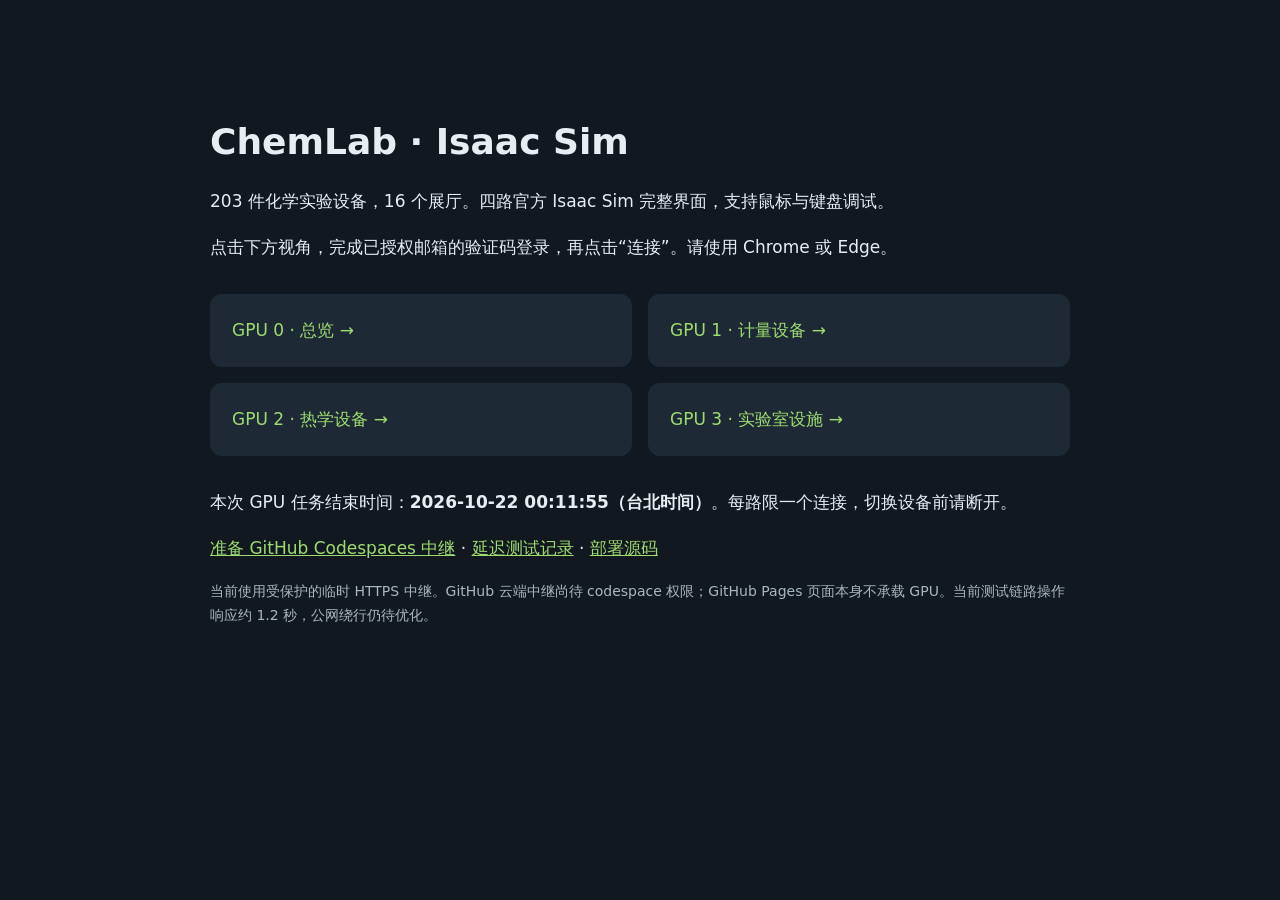
==== index.html @ 20606870 "feat(viewer): publish authenticated native Isaac GUI entry Preserve original H264 and native Kit inp" ====
<!doctype html><html lang="zh-CN"><meta charset="utf-8"><meta name="viewport" content="width=device-width,initial-scale=1"><title>ChemLab · Isaac Sim</title><style>body{max-width:860px;margin:8vh auto;padding:24px;font:17px/1.7 system-ui;background:#111820;color:#e8edf2}h1{font-size:36px;line-height:1.2}a{color:#9ddc70}.grid{display:grid;grid-template-columns:1fr 1fr;gap:16px;margin:32px 0}.card{display:block;padding:22px;background:#1d2a35;border-radius:12px;text-decoration:none}.muted{color:#aab6c0;font-size:14px}</style><h1>ChemLab · Isaac Sim</h1><p>203 件化学实验设备，16 个展厅。四路官方 Isaac Sim 完整界面，支持鼠标与键盘调试。</p><p>点击下方视角，完成已授权邮箱的验证码登录，再点击“连接”。请使用 Chrome 或 Edge。</p><div class="grid"><a class="card" href="https://insider-therefore-pdt-pit.trycloudflare.com/?gpu=0" rel="noreferrer">GPU 0 · 总览 →</a><a class="card" href="https://insider-therefore-pdt-pit.trycloudflare.com/?gpu=1" rel="noreferrer">GPU 1 · 计量设备 →</a><a class="card" href="https://insider-therefore-pdt-pit.trycloudflare.com/?gpu=2" rel="noreferrer">GPU 2 · 热学设备 →</a><a class="card" href="https://insider-therefore-pdt-pit.trycloudflare.com/?gpu=3" rel="noreferrer">GPU 3 · 实验室设施 →</a></div><p>本次 GPU 任务结束时间：<strong>2026-10-22 00:11:55（台北时间）</strong>。每路限一个连接，切换设备前请断开。</p><p><a href="https://codespaces.new/asimfish/chemlab-isaac-viewer">准备 GitHub Codespaces 中继</a> · <a href="PERFORMANCE.md">延迟测试记录</a> · <a href="https://github.com/asimfish/chemlab-isaac-viewer">部署源码</a></p><p class="muted">当前使用受保护的临时 HTTPS 中继。GitHub 云端中继尚待 codespace 权限；GitHub Pages 页面本身不承载 GPU。当前测试链路操作响应约 1.2 秒，公网绕行仍待优化。</p></html>
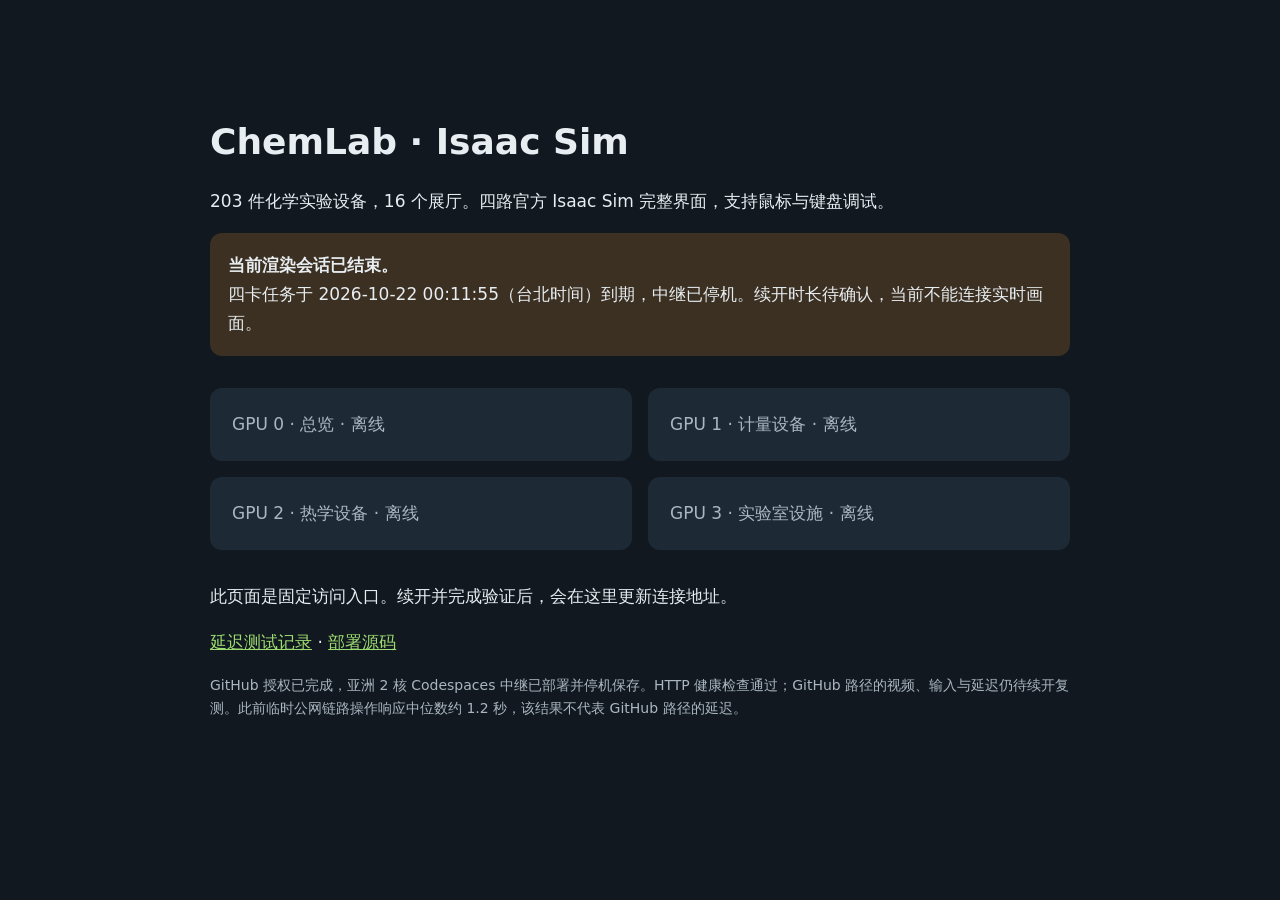
==== commit 2d26d516: "fix(codespaces): accept normalized origin and show expired session Keep foreign WebSocket origins bl" ====
--- a/index.html
+++ b/index.html
@@ -1 +1 @@
-<!doctype html><html lang="zh-CN"><meta charset="utf-8"><meta name="viewport" content="width=device-width,initial-scale=1"><title>ChemLab · Isaac Sim</title><style>body{max-width:860px;margin:8vh auto;padding:24px;font:17px/1.7 system-ui;background:#111820;color:#e8edf2}h1{font-size:36px;line-height:1.2}a{color:#9ddc70}.grid{display:grid;grid-template-columns:1fr 1fr;gap:16px;margin:32px 0}.card{display:block;padding:22px;background:#1d2a35;border-radius:12px;text-decoration:none}.muted{color:#aab6c0;font-size:14px}</style><h1>ChemLab · Isaac Sim</h1><p>203 件化学实验设备，16 个展厅。四路官方 Isaac Sim 完整界面，支持鼠标与键盘调试。</p><p>点击下方视角，完成已授权邮箱的验证码登录，再点击“连接”。请使用 Chrome 或 Edge。</p><div class="grid"><a class="card" href="https://insider-therefore-pdt-pit.trycloudflare.com/?gpu=0" rel="noreferrer">GPU 0 · 总览 →</a><a class="card" href="https://insider-therefore-pdt-pit.trycloudflare.com/?gpu=1" rel="noreferrer">GPU 1 · 计量设备 →</a><a class="card" href="https://insider-therefore-pdt-pit.trycloudflare.com/?gpu=2" rel="noreferrer">GPU 2 · 热学设备 →</a><a class="card" href="https://insider-therefore-pdt-pit.trycloudflare.com/?gpu=3" rel="noreferrer">GPU 3 · 实验室设施 →</a></div><p>本次 GPU 任务结束时间：<strong>2026-10-22 00:11:55（台北时间）</strong>。每路限一个连接，切换设备前请断开。</p><p><a href="https://codespaces.new/asimfish/chemlab-isaac-viewer">准备 GitHub Codespaces 中继</a> · <a href="PERFORMANCE.md">延迟测试记录</a> · <a href="https://github.com/asimfish/chemlab-isaac-viewer">部署源码</a></p><p class="muted">当前使用受保护的临时 HTTPS 中继。GitHub 云端中继尚待 codespace 权限；GitHub Pages 页面本身不承载 GPU。当前测试链路操作响应约 1.2 秒，公网绕行仍待优化。</p></html>+<!doctype html><html lang="zh-CN"><meta charset="utf-8"><meta name="viewport" content="width=device-width,initial-scale=1"><title>ChemLab · Isaac Sim</title><style>body{max-width:860px;margin:8vh auto;padding:24px;font:17px/1.7 system-ui;background:#111820;color:#e8edf2}h1{font-size:36px;line-height:1.2}a{color:#9ddc70}.grid{display:grid;grid-template-columns:1fr 1fr;gap:16px;margin:32px 0}.card{padding:22px;background:#1d2a35;border-radius:12px;color:#aab6c0}.status{padding:18px;background:#3b3021;border-radius:12px}.muted{color:#aab6c0;font-size:14px}</style><h1>ChemLab · Isaac Sim</h1><p>203 件化学实验设备，16 个展厅。四路官方 Isaac Sim 完整界面，支持鼠标与键盘调试。</p><p class="status"><strong>当前渲染会话已结束。</strong><br>四卡任务于 2026-10-22 00:11:55（台北时间）到期，中继已停机。续开时长待确认，当前不能连接实时画面。</p><div class="grid"><div class="card">GPU 0 · 总览 · 离线</div><div class="card">GPU 1 · 计量设备 · 离线</div><div class="card">GPU 2 · 热学设备 · 离线</div><div class="card">GPU 3 · 实验室设施 · 离线</div></div><p>此页面是固定访问入口。续开并完成验证后，会在这里更新连接地址。</p><p><a href="https://github.com/asimfish/chemlab-isaac-viewer/blob/feature/t-588-public-viewer/PERFORMANCE.md">延迟测试记录</a> · <a href="https://github.com/asimfish/chemlab-isaac-viewer">部署源码</a></p><p class="muted">GitHub 授权已完成，亚洲 2 核 Codespaces 中继已部署并停机保存。HTTP 健康检查通过；GitHub 路径的视频、输入与延迟仍待续开复测。此前临时公网链路操作响应中位数约 1.2 秒，该结果不代表 GitHub 路径的延迟。</p></html>
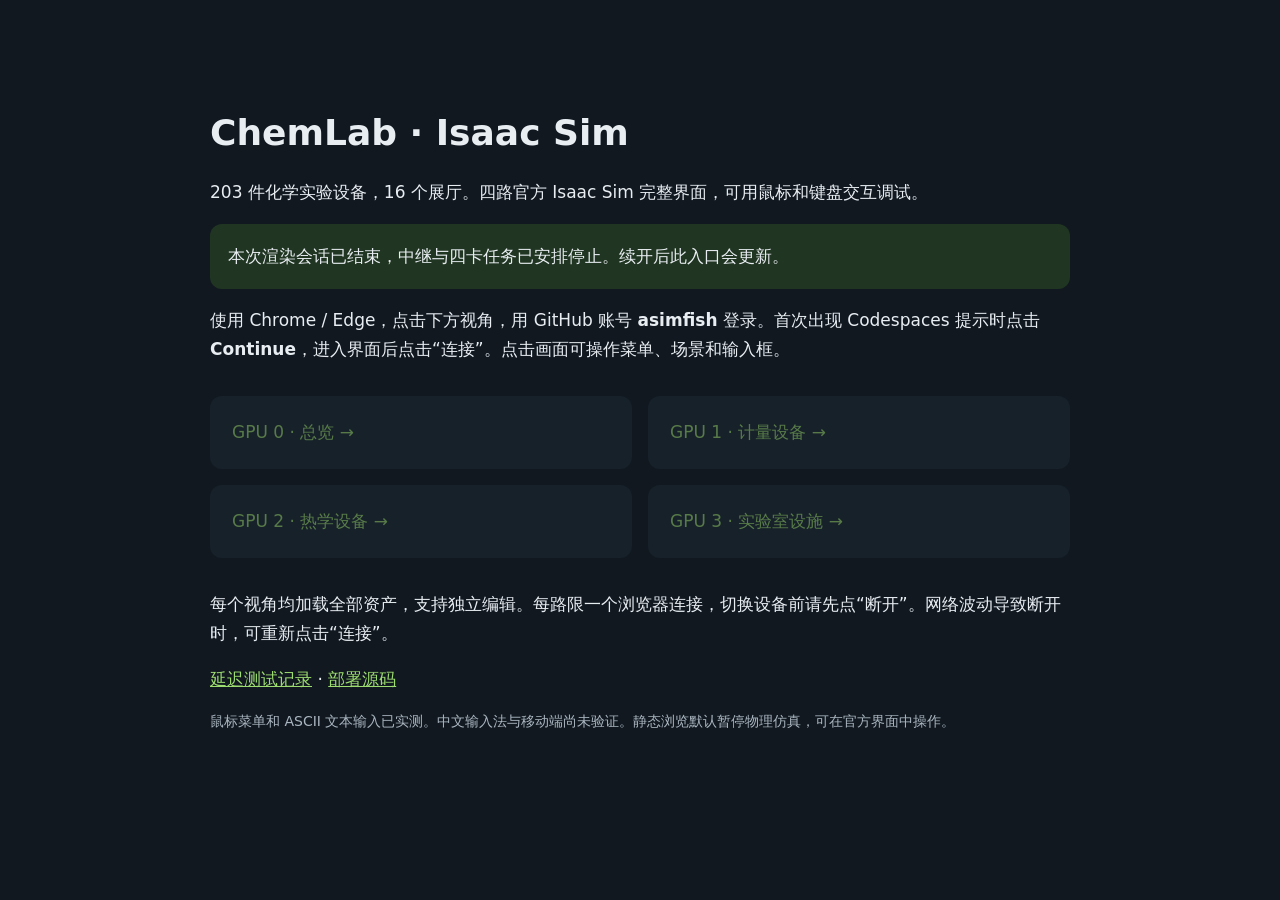
==== commit 1d1dabe6: "feat(viewer): restore four-hour interactive gallery access Use the cloud manifest deadline for the p" ====
--- a/index.html
+++ b/index.html
@@ -1 +1 @@
-<!doctype html><html lang="zh-CN"><meta charset="utf-8"><meta name="viewport" content="width=device-width,initial-scale=1"><title>ChemLab · Isaac Sim</title><style>body{max-width:860px;margin:8vh auto;padding:24px;font:17px/1.7 system-ui;background:#111820;color:#e8edf2}h1{font-size:36px;line-height:1.2}a{color:#9ddc70}.grid{display:grid;grid-template-columns:1fr 1fr;gap:16px;margin:32px 0}.card{padding:22px;background:#1d2a35;border-radius:12px;color:#aab6c0}.status{padding:18px;background:#3b3021;border-radius:12px}.muted{color:#aab6c0;font-size:14px}</style><h1>ChemLab · Isaac Sim</h1><p>203 件化学实验设备，16 个展厅。四路官方 Isaac Sim 完整界面，支持鼠标与键盘调试。</p><p class="status"><strong>当前渲染会话已结束。</strong><br>四卡任务于 2026-10-22 00:11:55（台北时间）到期，中继已停机。续开时长待确认，当前不能连接实时画面。</p><div class="grid"><div class="card">GPU 0 · 总览 · 离线</div><div class="card">GPU 1 · 计量设备 · 离线</div><div class="card">GPU 2 · 热学设备 · 离线</div><div class="card">GPU 3 · 实验室设施 · 离线</div></div><p>此页面是固定访问入口。续开并完成验证后，会在这里更新连接地址。</p><p><a href="https://github.com/asimfish/chemlab-isaac-viewer/blob/feature/t-588-public-viewer/PERFORMANCE.md">延迟测试记录</a> · <a href="https://github.com/asimfish/chemlab-isaac-viewer">部署源码</a></p><p class="muted">GitHub 授权已完成，亚洲 2 核 Codespaces 中继已部署并停机保存。HTTP 健康检查通过；GitHub 路径的视频、输入与延迟仍待续开复测。此前临时公网链路操作响应中位数约 1.2 秒，该结果不代表 GitHub 路径的延迟。</p></html>+<!doctype html><html lang="zh-CN"><meta charset="utf-8"><meta name="viewport" content="width=device-width,initial-scale=1"><title>ChemLab · Isaac Sim 交互调试</title><style>body{max-width:860px;margin:7vh auto;padding:24px;font:17px/1.7 system-ui;background:#111820;color:#e8edf2}h1{font-size:36px;line-height:1.2}a{color:#9ddc70}.grid{display:grid;grid-template-columns:1fr 1fr;gap:16px;margin:32px 0}.card{display:block;padding:22px;background:#1d2a35;border-radius:12px;text-decoration:none}.status{padding:18px;background:#213622;border-radius:12px}.muted{color:#aab6c0;font-size:14px}.offline{opacity:.5;pointer-events:none}</style><h1>ChemLab · Isaac Sim</h1><p>203 件化学实验设备，16 个展厅。四路官方 Isaac Sim 完整界面，可用鼠标和键盘交互调试。</p><p id="status" class="status">本次四卡调试会话已启动，结束时间：<strong>2026-10-22 04:42:04（台北时间）</strong>。</p><p>使用 Chrome / Edge，点击下方视角，用 GitHub 账号 <strong>asimfish</strong> 登录。首次出现 Codespaces 提示时点击 <strong>Continue</strong>，进入界面后点击“连接”。点击画面可操作菜单、场景和输入框。</p><div class="grid"><a class="card" href="https://t588-isaac-relay002-jjjrvw46r6q52qjv-18620.app.github.dev/?gpu=0" rel="noreferrer">GPU 0 · 总览 →</a><a class="card" href="https://t588-isaac-relay002-jjjrvw46r6q52qjv-18620.app.github.dev/?gpu=1" rel="noreferrer">GPU 1 · 计量设备 →</a><a class="card" href="https://t588-isaac-relay002-jjjrvw46r6q52qjv-18620.app.github.dev/?gpu=2" rel="noreferrer">GPU 2 · 热学设备 →</a><a class="card" href="https://t588-isaac-relay002-jjjrvw46r6q52qjv-18620.app.github.dev/?gpu=3" rel="noreferrer">GPU 3 · 实验室设施 →</a></div><p>每个视角均加载全部资产，支持独立编辑。每路限一个浏览器连接，切换设备前请先点“断开”。网络波动导致断开时，可重新点击“连接”。</p><p><a href="https://github.com/asimfish/chemlab-isaac-viewer/blob/feature/t-588-public-viewer/PERFORMANCE.md">延迟测试记录</a> · <a href="https://github.com/asimfish/chemlab-isaac-viewer">部署源码</a></p><p class="muted">鼠标菜单和 ASCII 文本输入已实测。中文输入法与移动端尚未验证。静态浏览默认暂停物理仿真，可在官方界面中操作。</p><script src="session.js"></script></html>
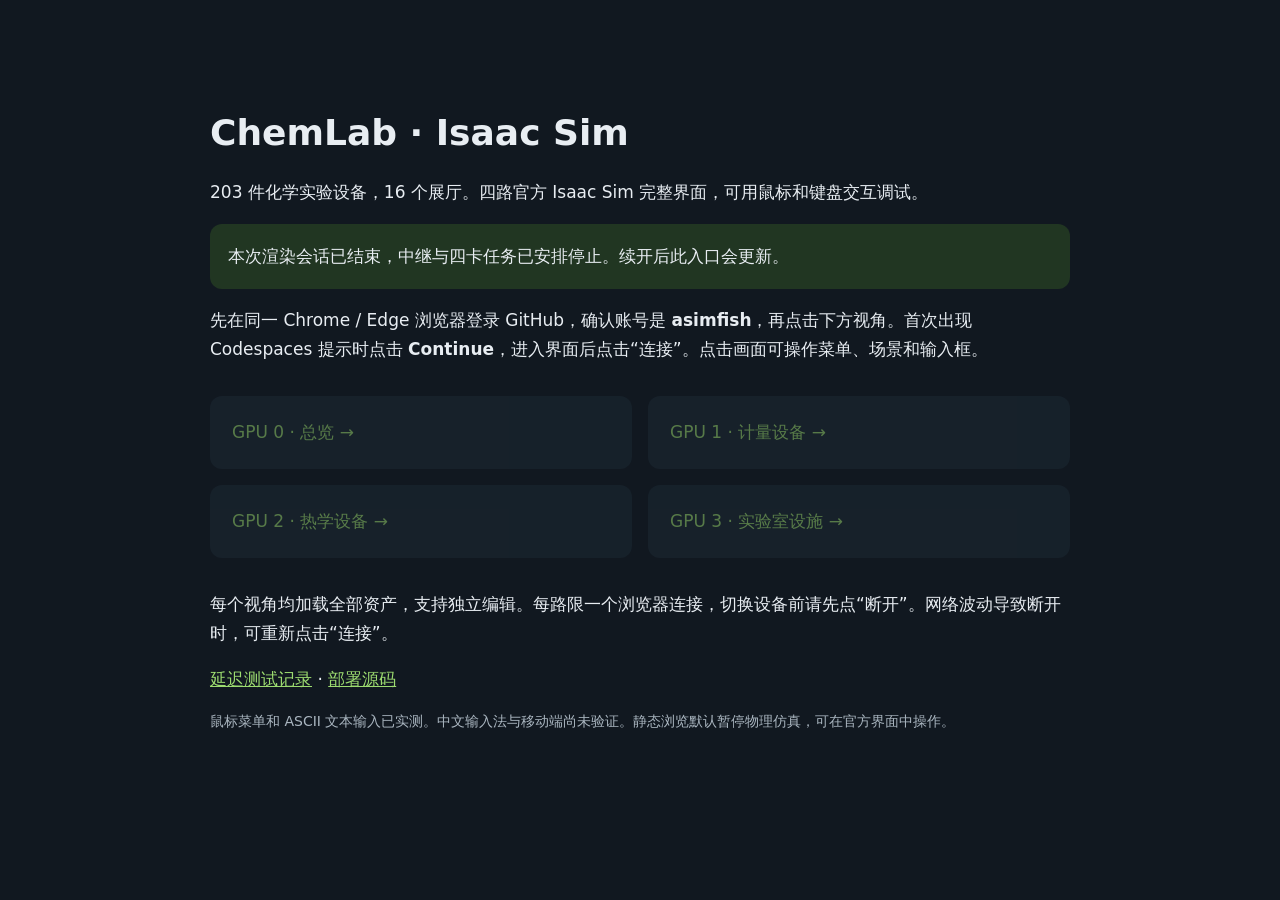
==== commit 6ca13e9e: "fix(stream): restore private Codespace browser access on renewal Bind the Codespace proxy to its con" ====
--- a/index.html
+++ b/index.html
@@ -1 +1 @@
-<!doctype html><html lang="zh-CN"><meta charset="utf-8"><meta name="viewport" content="width=device-width,initial-scale=1"><title>ChemLab · Isaac Sim 交互调试</title><style>body{max-width:860px;margin:7vh auto;padding:24px;font:17px/1.7 system-ui;background:#111820;color:#e8edf2}h1{font-size:36px;line-height:1.2}a{color:#9ddc70}.grid{display:grid;grid-template-columns:1fr 1fr;gap:16px;margin:32px 0}.card{display:block;padding:22px;background:#1d2a35;border-radius:12px;text-decoration:none}.status{padding:18px;background:#213622;border-radius:12px}.muted{color:#aab6c0;font-size:14px}.offline{opacity:.5;pointer-events:none}</style><h1>ChemLab · Isaac Sim</h1><p>203 件化学实验设备，16 个展厅。四路官方 Isaac Sim 完整界面，可用鼠标和键盘交互调试。</p><p id="status" class="status">本次四卡调试会话已启动，结束时间：<strong>2026-10-22 04:42:04（台北时间）</strong>。</p><p>使用 Chrome / Edge，点击下方视角，用 GitHub 账号 <strong>asimfish</strong> 登录。首次出现 Codespaces 提示时点击 <strong>Continue</strong>，进入界面后点击“连接”。点击画面可操作菜单、场景和输入框。</p><div class="grid"><a class="card" href="https://t588-isaac-relay002-jjjrvw46r6q52qjv-18620.app.github.dev/?gpu=0" rel="noreferrer">GPU 0 · 总览 →</a><a class="card" href="https://t588-isaac-relay002-jjjrvw46r6q52qjv-18620.app.github.dev/?gpu=1" rel="noreferrer">GPU 1 · 计量设备 →</a><a class="card" href="https://t588-isaac-relay002-jjjrvw46r6q52qjv-18620.app.github.dev/?gpu=2" rel="noreferrer">GPU 2 · 热学设备 →</a><a class="card" href="https://t588-isaac-relay002-jjjrvw46r6q52qjv-18620.app.github.dev/?gpu=3" rel="noreferrer">GPU 3 · 实验室设施 →</a></div><p>每个视角均加载全部资产，支持独立编辑。每路限一个浏览器连接，切换设备前请先点“断开”。网络波动导致断开时，可重新点击“连接”。</p><p><a href="https://github.com/asimfish/chemlab-isaac-viewer/blob/feature/t-588-public-viewer/PERFORMANCE.md">延迟测试记录</a> · <a href="https://github.com/asimfish/chemlab-isaac-viewer">部署源码</a></p><p class="muted">鼠标菜单和 ASCII 文本输入已实测。中文输入法与移动端尚未验证。静态浏览默认暂停物理仿真，可在官方界面中操作。</p><script src="session.js"></script></html>+<!doctype html><html lang="zh-CN"><meta charset="utf-8"><meta name="viewport" content="width=device-width,initial-scale=1"><title>ChemLab · Isaac Sim 交互调试</title><style>body{max-width:860px;margin:7vh auto;padding:24px;font:17px/1.7 system-ui;background:#111820;color:#e8edf2}h1{font-size:36px;line-height:1.2}a{color:#9ddc70}.grid{display:grid;grid-template-columns:1fr 1fr;gap:16px;margin:32px 0}.card{display:block;padding:22px;background:#1d2a35;border-radius:12px;text-decoration:none}.status{padding:18px;background:#213622;border-radius:12px}.muted{color:#aab6c0;font-size:14px}.offline{opacity:.5;pointer-events:none}</style><h1>ChemLab · Isaac Sim</h1><p>203 件化学实验设备，16 个展厅。四路官方 Isaac Sim 完整界面，可用鼠标和键盘交互调试。</p><p id="status" class="status">本次四卡调试会话已启动，结束时间：<strong>2026-10-23 03:02:24（北京时间 / 台北时间）</strong>。</p><p>先在同一 Chrome / Edge 浏览器登录 GitHub，确认账号是 <strong>asimfish</strong>，再点击下方视角。首次出现 Codespaces 提示时点击 <strong>Continue</strong>，进入界面后点击“连接”。点击画面可操作菜单、场景和输入框。</p><div class="grid"><a class="card" href="https://t588-isaac-relay002-jjjrvw46r6q52qjv-18620.app.github.dev/?gpu=0" rel="noreferrer">GPU 0 · 总览 →</a><a class="card" href="https://t588-isaac-relay002-jjjrvw46r6q52qjv-18620.app.github.dev/?gpu=1" rel="noreferrer">GPU 1 · 计量设备 →</a><a class="card" href="https://t588-isaac-relay002-jjjrvw46r6q52qjv-18620.app.github.dev/?gpu=2" rel="noreferrer">GPU 2 · 热学设备 →</a><a class="card" href="https://t588-isaac-relay002-jjjrvw46r6q52qjv-18620.app.github.dev/?gpu=3" rel="noreferrer">GPU 3 · 实验室设施 →</a></div><p>每个视角均加载全部资产，支持独立编辑。每路限一个浏览器连接，切换设备前请先点“断开”。网络波动导致断开时，可重新点击“连接”。</p><p><a href="https://github.com/asimfish/chemlab-isaac-viewer/blob/feature/t-588-public-viewer/PERFORMANCE.md">延迟测试记录</a> · <a href="https://github.com/asimfish/chemlab-isaac-viewer">部署源码</a></p><p class="muted">鼠标菜单和 ASCII 文本输入已实测。中文输入法与移动端尚未验证。静态浏览默认暂停物理仿真，可在官方界面中操作。</p><script src="session.js?v=1792695744"></script></html>
